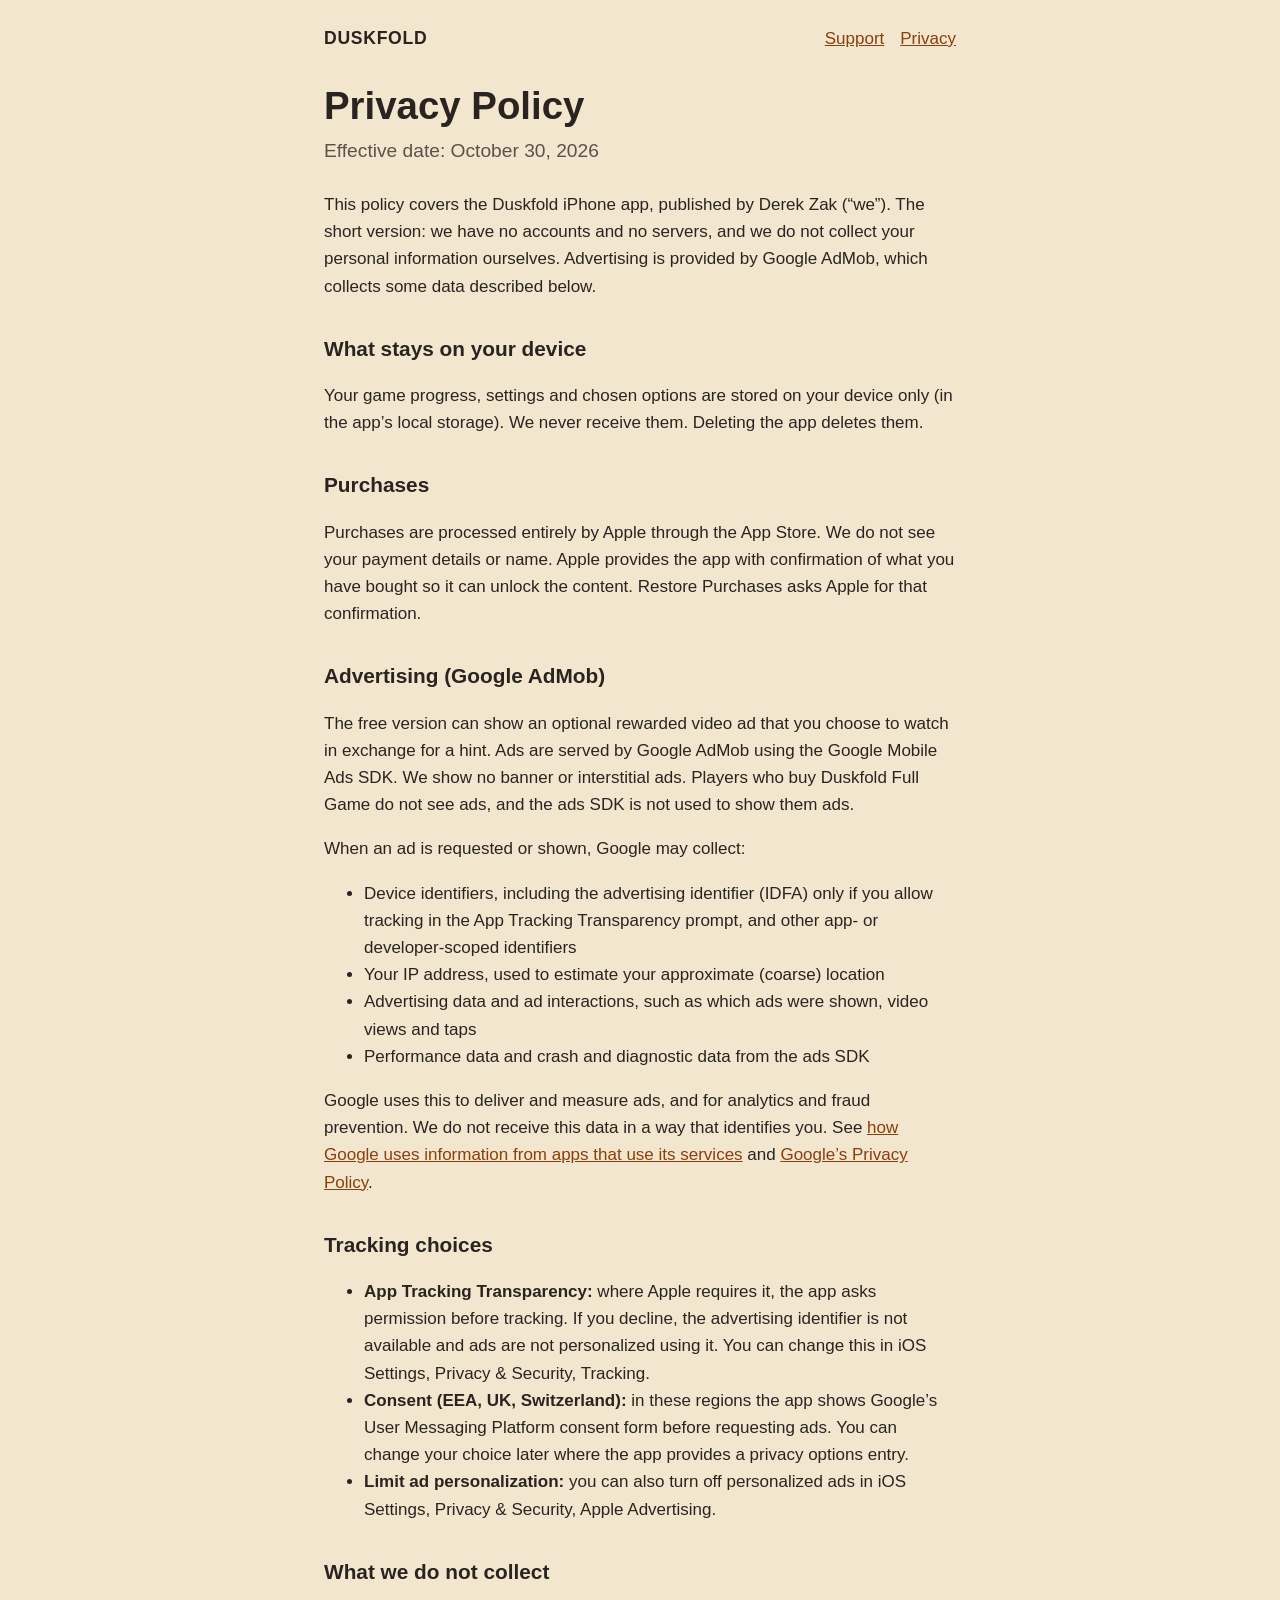
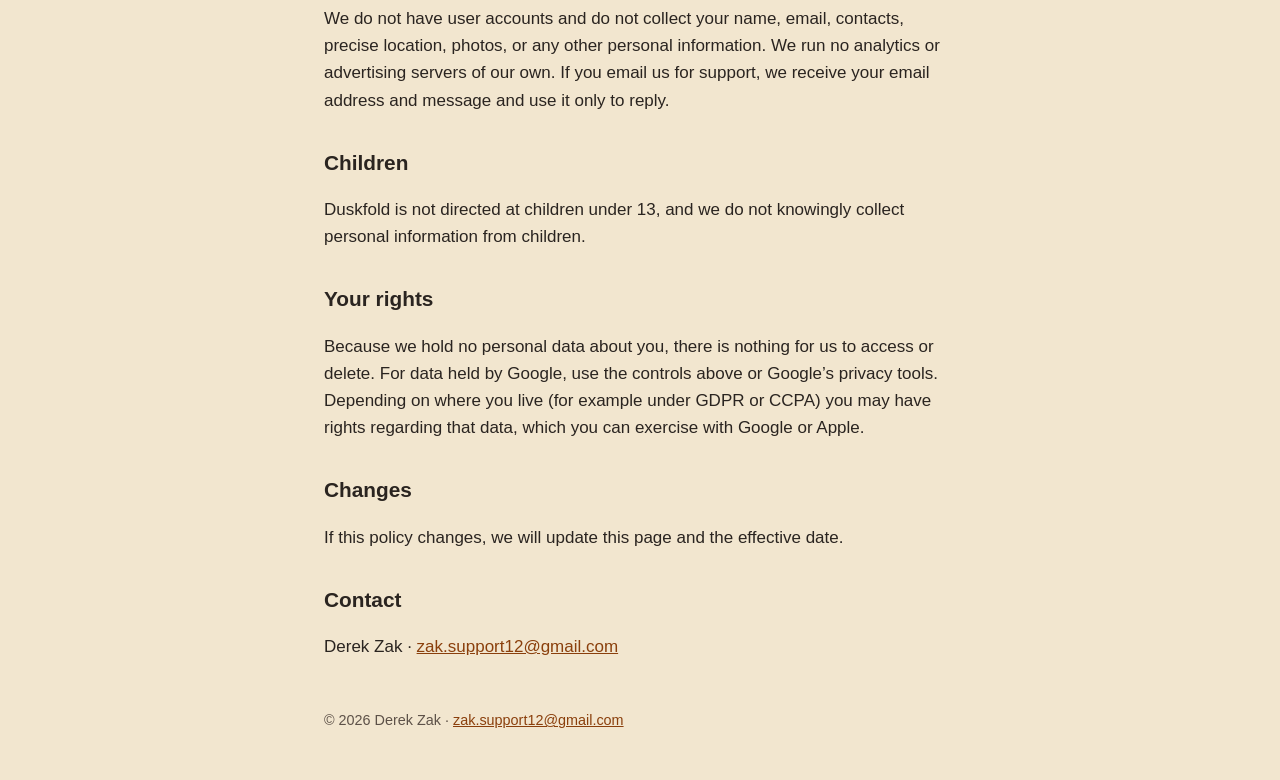
==== privacy.html @ f444bbc3 "Duskfold site: landing, privacy, support" ====
<!doctype html>
<html lang="en"><head><meta charset="utf-8"><meta name="viewport" content="width=device-width,initial-scale=1">
<meta name="color-scheme" content="light dark"><title>Duskfold Privacy Policy</title><meta name="description" content="How Duskfold handles your data, including ads, tracking and children."><link rel="stylesheet" href="style.css"></head><body>
<header><a class="brand" href="index.html">DUSKFOLD</a><nav><a href="support.html">Support</a><a href="privacy.html">Privacy</a></nav></header><main>
<h1>Privacy Policy</h1>
<p class="tag">Effective date: October 30, 2026</p>
<p>This policy covers the Duskfold iPhone app, published by Derek Zak (&ldquo;we&rdquo;). The short version: we have no accounts and no servers, and we do not collect your personal information ourselves. Advertising is provided by Google AdMob, which collects some data described below.</p>
<h2>What stays on your device</h2>
<p>Your game progress, settings and chosen options are stored on your device only (in the app&rsquo;s local storage). We never receive them. Deleting the app deletes them.</p>
<h2>Purchases</h2>
<p>Purchases are processed entirely by Apple through the App Store. We do not see your payment details or name. Apple provides the app with confirmation of what you have bought so it can unlock the content. Restore Purchases asks Apple for that confirmation.</p>
<h2>Advertising (Google AdMob)</h2>
<p>The free version can show an optional rewarded video ad that you choose to watch in exchange for a hint. Ads are served by Google AdMob using the Google Mobile Ads SDK. We show no banner or interstitial ads. Players who buy Duskfold Full Game do not see ads, and the ads SDK is not used to show them ads.</p>
<p>When an ad is requested or shown, Google may collect:</p>
<ul>
<li>Device identifiers, including the advertising identifier (IDFA) only if you allow tracking in the App Tracking Transparency prompt, and other app- or developer-scoped identifiers</li>
<li>Your IP address, used to estimate your approximate (coarse) location</li>
<li>Advertising data and ad interactions, such as which ads were shown, video views and taps</li>
<li>Performance data and crash and diagnostic data from the ads SDK</li>
</ul>
<p>Google uses this to deliver and measure ads, and for analytics and fraud prevention. We do not receive this data in a way that identifies you. See <a href="https://policies.google.com/technologies/partner-sites">how Google uses information from apps that use its services</a> and <a href="https://policies.google.com/privacy">Google&rsquo;s Privacy Policy</a>.</p>
<h2>Tracking choices</h2>
<ul>
<li><strong>App Tracking Transparency:</strong> where Apple requires it, the app asks permission before tracking. If you decline, the advertising identifier is not available and ads are not personalized using it. You can change this in iOS Settings, Privacy &amp; Security, Tracking.</li>
<li><strong>Consent (EEA, UK, Switzerland):</strong> in these regions the app shows Google&rsquo;s User Messaging Platform consent form before requesting ads. You can change your choice later where the app provides a privacy options entry.</li>
<li><strong>Limit ad personalization:</strong> you can also turn off personalized ads in iOS Settings, Privacy &amp; Security, Apple Advertising.</li>
</ul>
<h2>What we do not collect</h2>
<p>We do not have user accounts and do not collect your name, email, contacts, precise location, photos, or any other personal information. We run no analytics or advertising servers of our own. If you email us for support, we receive your email address and message and use it only to reply.</p>
<h2>Children</h2>
<p>Duskfold is not directed at children under 13, and we do not knowingly collect personal information from children.</p>
<h2>Your rights</h2>
<p>Because we hold no personal data about you, there is nothing for us to access or delete. For data held by Google, use the controls above or Google&rsquo;s privacy tools. Depending on where you live (for example under GDPR or CCPA) you may have rights regarding that data, which you can exercise with Google or Apple.</p>
<h2>Changes</h2>
<p>If this policy changes, we will update this page and the effective date.</p>
<h2>Contact</h2>
<p>Derek Zak &middot; <a href="mailto:zak.support12@gmail.com">zak.support12@gmail.com</a></p>
</main><footer>&copy; 2026 Derek Zak &middot; <a href="mailto:zak.support12@gmail.com">zak.support12@gmail.com</a></footer></body></html>
---- style.css ----
:root{--bg:#F2E6CF;--fg:#2A2420;--muted:#5d5148;--card:#fbf4e4;--accent:#b8571a;--link:#8a3f0c;--rule:#d9c9a6;--night:#1B1E3A;--dusk:#F29B4B;--glow:#9BB0FF}
@media (prefers-color-scheme:dark){:root{--bg:#1B1E3A;--fg:#F2E6CF;--muted:#b9b5c9;--card:#252850;--accent:#F29B4B;--link:#9BB0FF;--rule:#3a3e6e}}
*{box-sizing:border-box}
body{margin:0;background:var(--bg);color:var(--fg);font:17px/1.6 -apple-system,BlinkMacSystemFont,"SF Pro Text","Segoe UI",Roboto,Helvetica,Arial,sans-serif}
main,header,footer{max-width:42rem;margin:0 auto;padding:0 1.25rem}
header{padding-top:1.5rem;display:flex;justify-content:space-between;align-items:baseline;flex-wrap:wrap;gap:.5rem}
header a.brand{font-weight:700;letter-spacing:.04em;color:var(--fg);text-decoration:none;font-size:1.1rem}
nav a{margin-left:1rem;color:var(--link)}
h1{font-size:2.4rem;line-height:1.15;margin:2rem 0 .5rem}
h2{font-size:1.3rem;margin:2rem 0 .4rem}
a{color:var(--link)}
.tag{font-size:1.2rem;color:var(--muted);margin:0 0 1.5rem}
.card{background:var(--card);border:1px solid var(--rule);border-radius:12px;padding:1rem 1.25rem;margin:1.5rem 0}
.hero{background:linear-gradient(90deg,var(--dusk),var(--glow));height:6px;border-radius:3px;margin-top:1.25rem}
details{border-bottom:1px solid var(--rule);padding:.7rem 0}summary{cursor:pointer;font-weight:600}
footer{padding:2rem 1.25rem 3rem;color:var(--muted);font-size:.9rem}
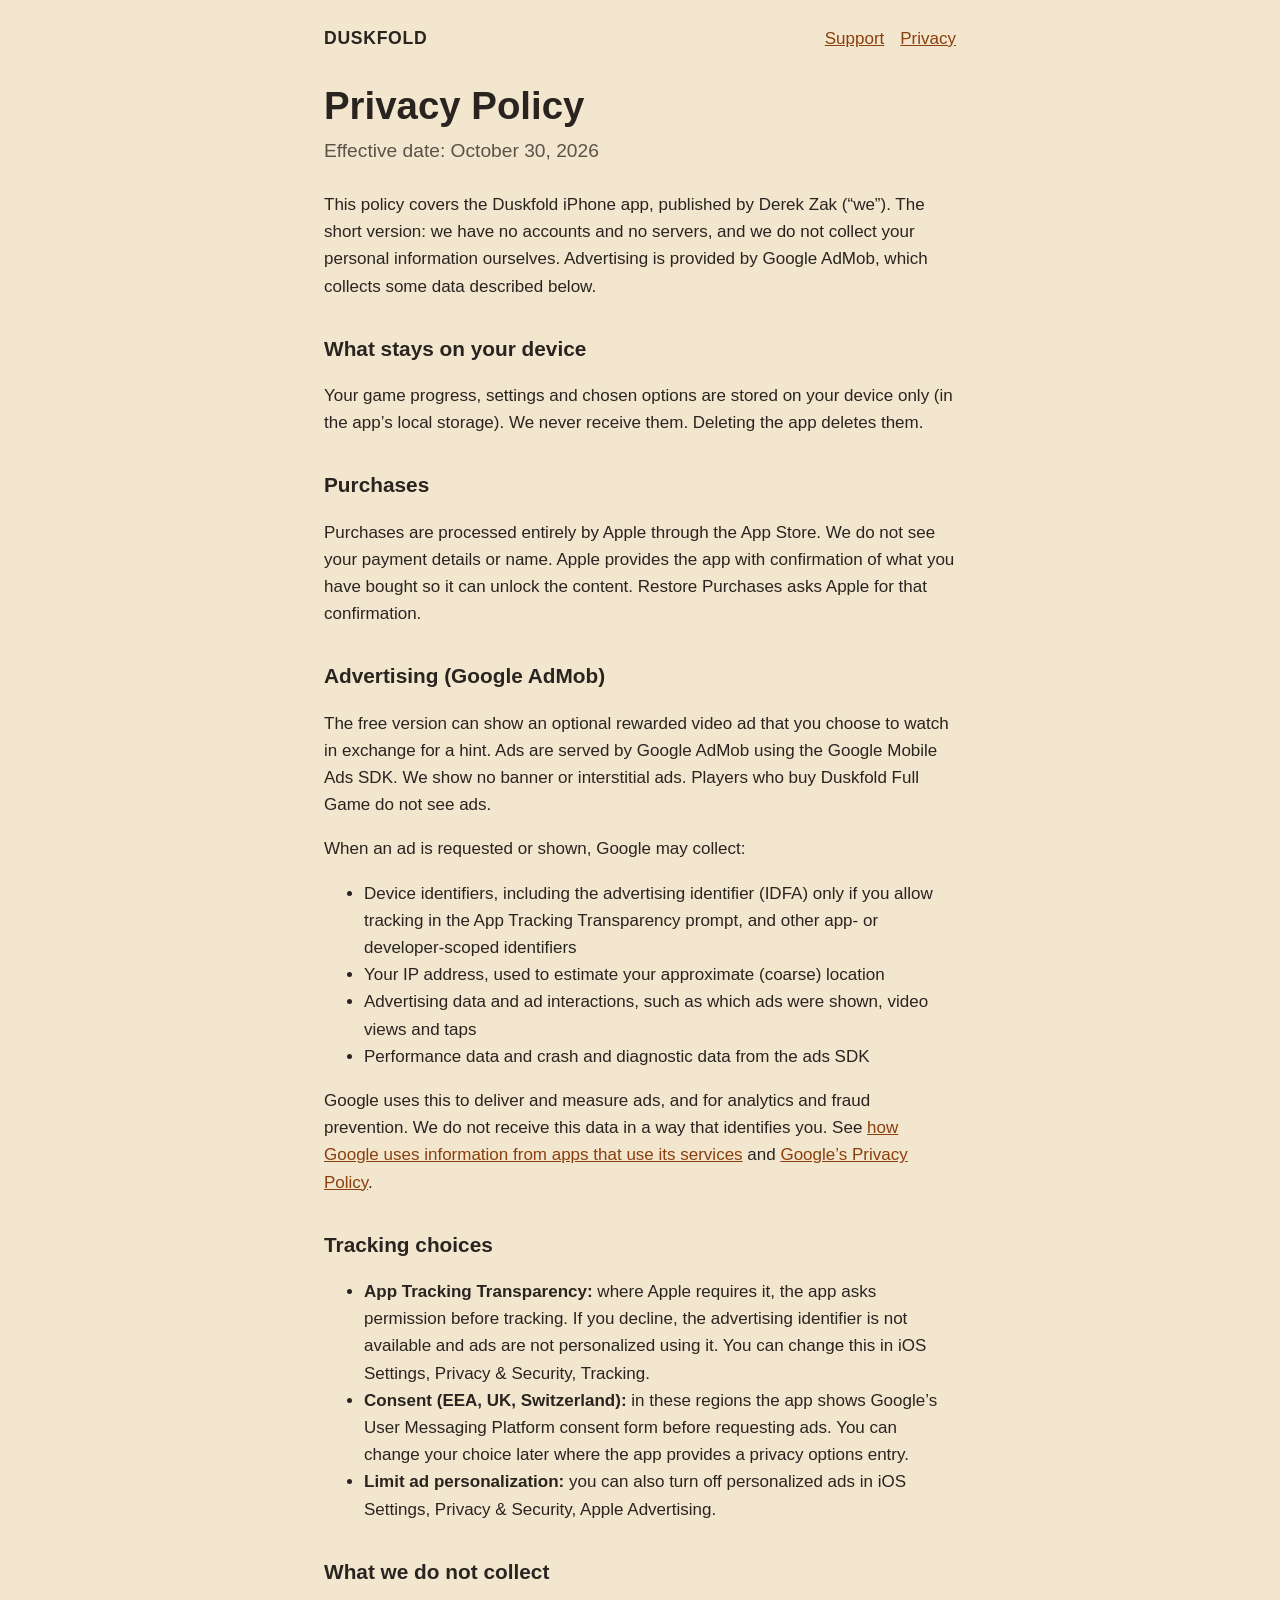
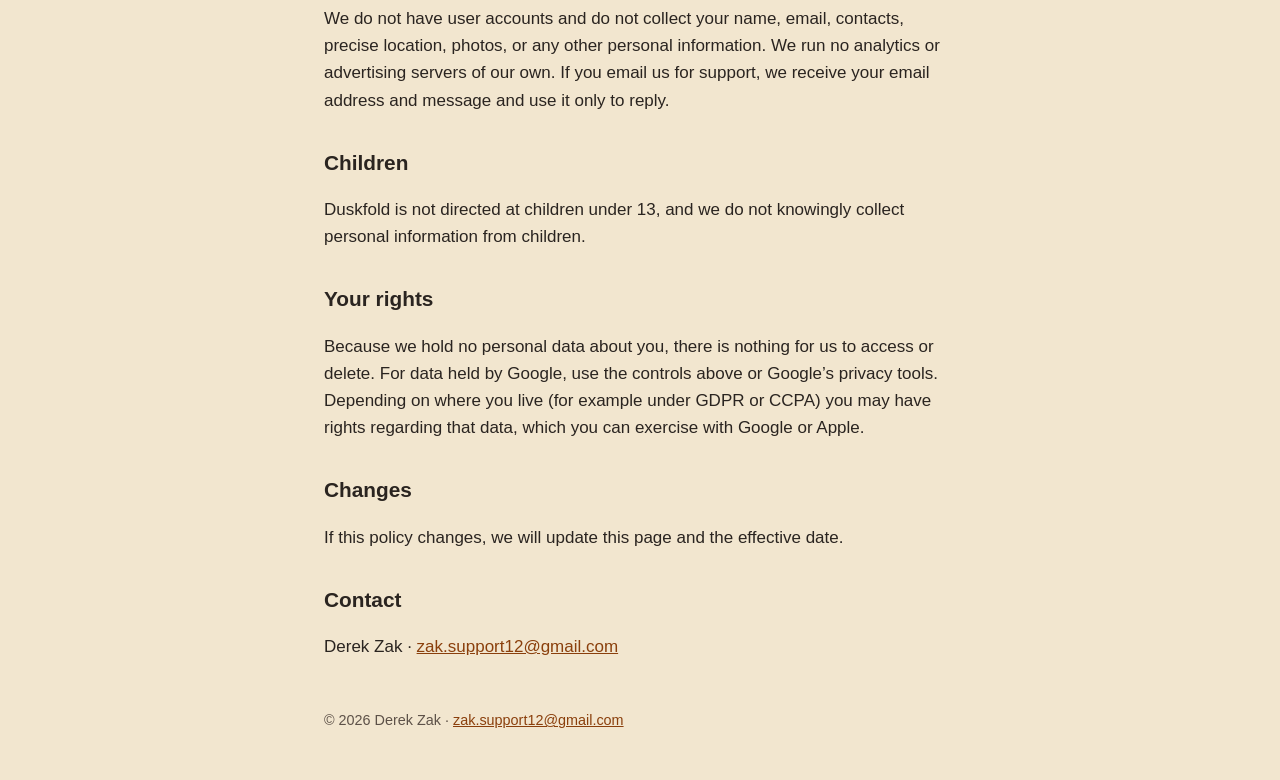
==== commit 73f0a02a: "Tidy privacy wording" ====
--- a/privacy.html
+++ b/privacy.html
@@ -10,7 +10,7 @@
 <h2>Purchases</h2>
 <p>Purchases are processed entirely by Apple through the App Store. We do not see your payment details or name. Apple provides the app with confirmation of what you have bought so it can unlock the content. Restore Purchases asks Apple for that confirmation.</p>
 <h2>Advertising (Google AdMob)</h2>
-<p>The free version can show an optional rewarded video ad that you choose to watch in exchange for a hint. Ads are served by Google AdMob using the Google Mobile Ads SDK. We show no banner or interstitial ads. Players who buy Duskfold Full Game do not see ads, and the ads SDK is not used to show them ads.</p>
+<p>The free version can show an optional rewarded video ad that you choose to watch in exchange for a hint. Ads are served by Google AdMob using the Google Mobile Ads SDK. We show no banner or interstitial ads. Players who buy Duskfold Full Game do not see ads.</p>
 <p>When an ad is requested or shown, Google may collect:</p>
 <ul>
 <li>Device identifiers, including the advertising identifier (IDFA) only if you allow tracking in the App Tracking Transparency prompt, and other app- or developer-scoped identifiers</li>
